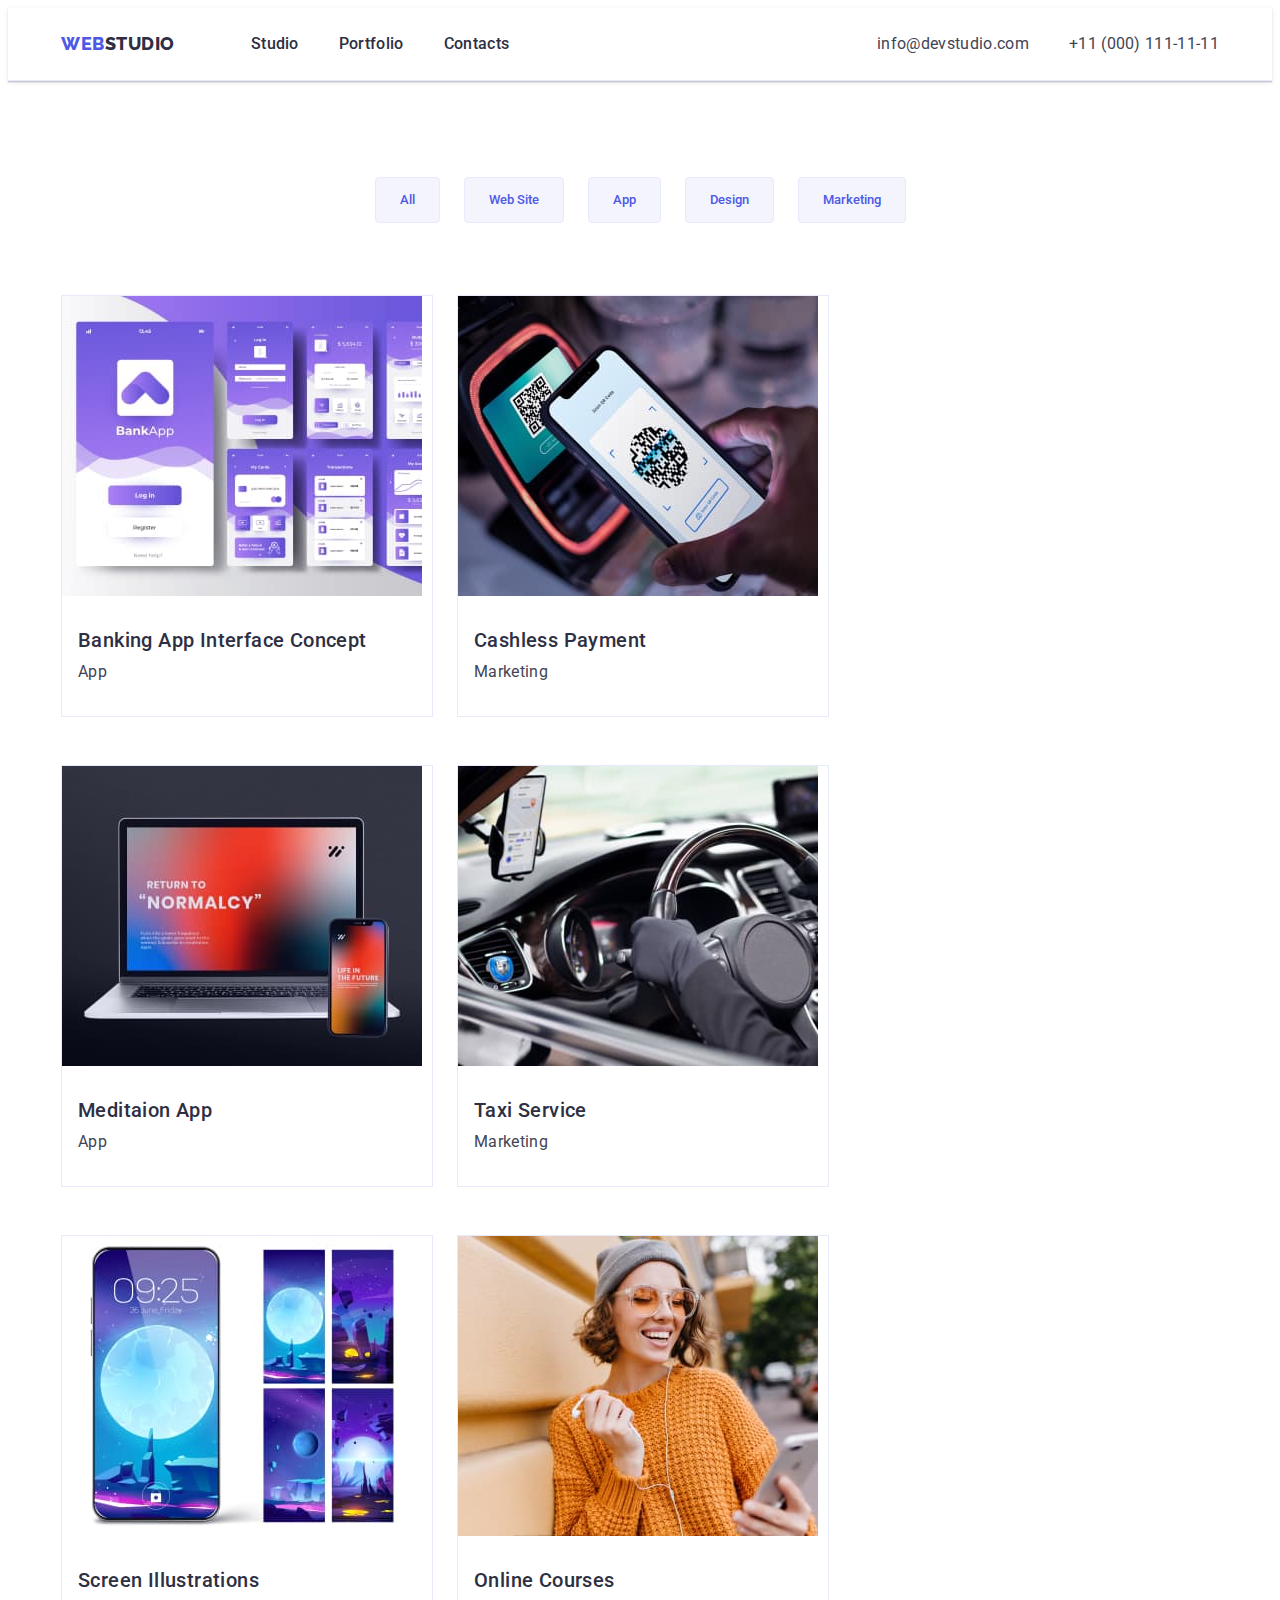
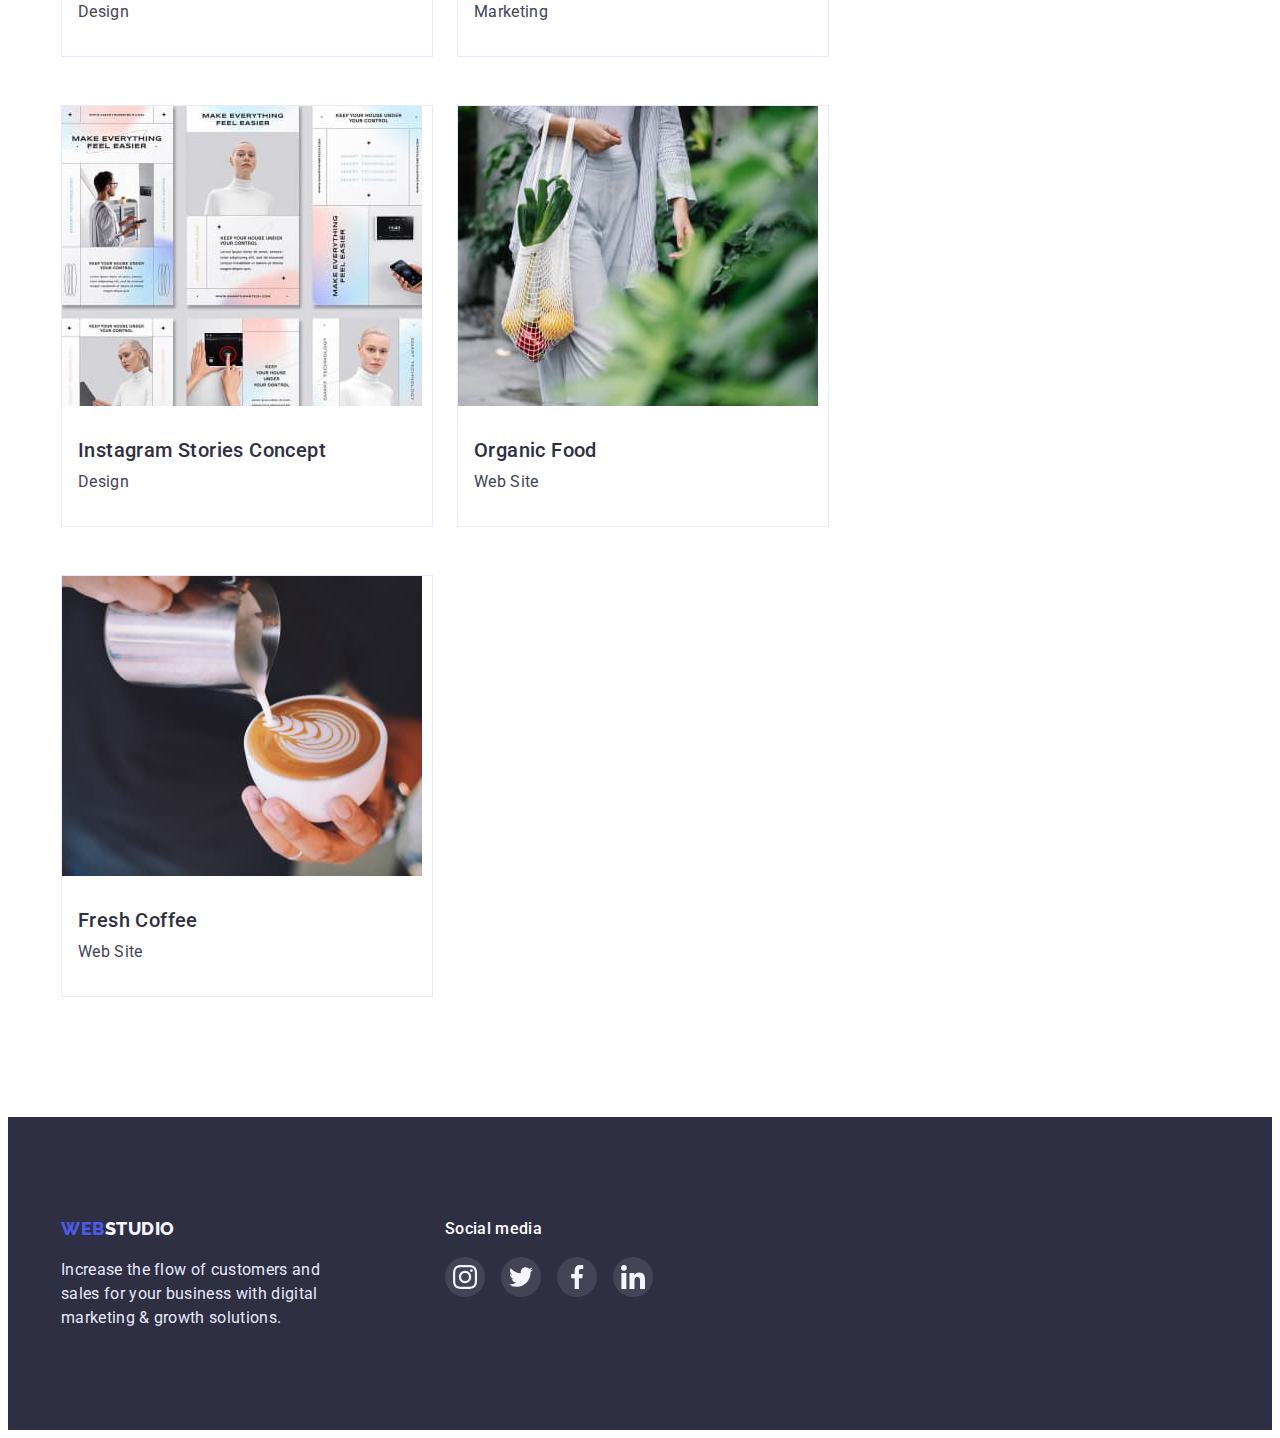
==== portfolio.html @ 452e02ea "Initial commit" ====
<!DOCTYPE html>
<html lang="en">
  <head>
    <meta charset="UTF-8" />
    <meta http-equiv="X-UA-Compatible" content="IE=edge" />
    <meta name="viewport" content="width=device-width, initial-scale=1.0" />

    <!-- font-family -->

    <link rel="preconnect" href="https://fonts.googleapis.com" />
    <link rel="preconnect" href="https://fonts.gstatic.com" crossorigin />
    <link
      href="https://fonts.googleapis.com/css2?family=Raleway:wght@800&family=Roboto:wght@400;500;700&display=swap"
      rel="stylesheet"
    />
    <title>Porfolio</title>

    <!-- normalise -->
    <link
      rel="stylesheet"
      href="https://cdnjs.cloudflare.com/ajax/libs/modern-normalize/1.1.0/modern-normalize.min.css"
      integrity="sha512-wpPYUAdjBVSE4KJnH1VR1HeZfpl1ub8YT/NKx4PuQ5NmX2tKuGu6U/JRp5y+Y8XG2tV+wKQpNHVUX03MfMFn9Q=="
      crossorigin="anonymous"
      referrerpolicy="no-referrer"
    />
    <!-- styles-bases -->

    <link rel="stylesheet" href="./css/styles.css" />
  </head>
  <body>
    <header class="header">
      <div class="container header-container">
        <nav class="site-nav">
          <a href="./index.html" class="logo link"
            >WEB<span class="accent">STUDIO</span></a
          >
          <ul class="nav-list list">
            <li class="nav-item">
              <a href="./index.html" class="nav-link link">Studio</a>
            </li>
            <li class="nav-item">
              <a href="" class="nav-link link">Portfolio</a>
            </li>
            <li class="nav-item">
              <a href="" class="nav-link link">Contacts</a>
            </li>
          </ul>
        </nav>
        <address class="address">
          <ul class="address-list list">
            <li class="address-item">
              <a href="mailto:info@devstudio.com" class="link address-link"
                >info@devstudio.com</a
              >
            </li>
            <li class="address-item">
              <a href="tel:+110001111111" class="link address-link"
                >+11 (000) 111-11-11</a
              >
            </li>
          </ul>
        </address>
      </div>
    </header>
    <main>
      <section class="portfolio section">
        <div class="container">
          <h1 class="visually-hidden">Portfolio</h1>
          <!-- filter-btn -->
          <ul class="filter-list list">
            <li><button type="button" class="filter-button">All</button></li>
            <li>
              <button type="button" class="filter-button">Web Site</button>
            </li>
            <li><button type="button" class="filter-button">App</button></li>
            <li><button type="button" class="filter-button">Design</button></li>
            <li>
              <button type="button" class="filter-button">Marketing</button>
            </li>
          </ul>
          <!-- works -->
          <ul class="work-list list">
            <li class="work-item">
              <a class="work-link" href="#">
                <img
                  src="./images/img1.jpg"
                  alt="appinterface"
                  width="360"
                  height="300"
                />
                <div class="works-text">
                  <h2 class="card-tittle">Banking App Interface Concept</h2>
                  <p class="sub-tittle">App</p>
                </div>
              </a>
            </li>
            <li class="work-item">
              <a class="work-link" href="#">
                <img
                  src="./images/img2.jpg"
                  alt="payment"
                  width="360"
                  height="300"
                />
                <div class="works-text">
                  <h2 class="card-tittle">Cashless Payment</h2>
                  <p class="sub-tittle">Marketing</p>
                </div>
              </a>
            </li>
            <li class="work-item">
              <a class="work-link" href="#">
                <img
                  src="./images/img3.jpg"
                  alt="app"
                  width="360"
                  height="300"
                />
                <div class="works-text">
                  <h2 class="card-tittle">Meditaion App</h2>
                  <p class="sub-tittle">App</p>
                </div>
              </a>
            </li>
            <li class="work-item">
              <a class="work-link" href="#">
                <img
                  src="./images/img4.jpg"
                  alt="taxi"
                  width="360"
                  height="300"
                />
                <div class="works-text">
                  <h2 class="card-tittle">Taxi Service</h2>
                  <p class="sub-tittle">Marketing</p>
                </div>
              </a>
            </li>
            <li class="work-item">
              <a class="work-link" href="#">
                <img
                  src="./images/img5.jpg"
                  alt="screen"
                  width="360"
                  height="300"
                />
                <div class="works-text">
                  <h2 class="card-tittle">Screen Illustrations</h2>
                  <p class="sub-tittle">Design</p>
                </div>
              </a>
            </li>
            <li class="work-item">
              <a class="work-link" href="#">
                <img
                  src="./images/img6.jpg"
                  alt="courses"
                  width="360"
                  height="300"
                />
                <div class="works-text">
                  <h2 class="card-tittle">Online Courses</h2>
                  <p class="sub-tittle">Marketing</p>
                </div>
              </a>
            </li>
            <li class="work-item">
              <a class="work-link" href="#">
                <img src="./images/img7.jpg" alt="instagram" />
                <div class="works-text">
                  <h2 class="card-tittle">Instagram Stories Concept</h2>
                  <p class="sub-tittle">Design</p>
                </div>
              </a>
            </li>
            <li class="work-item">
              <a class="work-link" href="#">
                <img src="./images/img8.jpg" alt="food" />
                <div class="works-text">
                  <h2 class="card-tittle">Organic Food</h2>
                  <p class="sub-tittle">Web Site</p>
                </div>
              </a>
            </li>
            <li class="work-item">
              <a class="work-link" href="#">
                <img
                  src="./images/img9.jpg"
                  alt="coffee"
                  width="360"
                  height="300"
                />
                <div class="works-text">
                  <h2 class="card-tittle">Fresh Coffee</h2>
                  <p class="sub-tittle">Web Site</p>
                </div>
              </a>
            </li>
          </ul>
        </div>
      </section>
    </main>
    <footer class="footer">
      <div class="container footer-container">
        <div>
          <a href="./index.html" class="logo-footer"
            >WEB<span class="logo-web">STUDIO</span></a
          >
          <p class="footer-text">
            Increase the flow of customers and sales for your business with
            digital marketing & growth solutions.
          </p>
        </div>

        <div class="footer-media">
          <h2 class="footer-tittle">Social media</h2>
          <ul class="list footer-list">
            <li class="footer-item">
              <a class="footer-link" href="#">
                <svg class="footer-icon">
                  <use href="./images/icons.svg#icon-instagram"></use>
                </svg>
              </a>
            </li>
            <li class="footer-item">
              <a class="footer-link" href="#">
                <svg class="footer-icon">
                  <use href="./images/icons.svg#icon-twitter"></use>
                </svg>
              </a>
            </li>
            <li class="footer-item">
              <a class="footer-link" href="#">
                <svg class="footer-icon">
                  <use href="./images/icons.svg#icon-facebook"></use>
                </svg>
              </a>
            </li>
            <li class="footer-item">
              <a class="footer-link" href="#">
                <svg class="footer-icon">
                  <use href="./images/icons.svg#icon-linkedin"></use>
                </svg>
              </a>
            </li>
          </ul>
        </div>
      </div>
    </footer>
  </body>
</html>
---- css/styles.css ----
:root {
   --color-primary: #2E2F42;
   --color-secondary: #434455;
   --color-logo-btn: #4D5AE5;
   --background-color: #ffffff; 
   --footer-text-color: #E7E9FC;
   --light-color: #F4F4FD;
   --color-nav-hover: #404BBF;
   --color-fill: #8E8F99;
   --color-footer-hover: #31D0AA;

}

body {
   color: var(--color-primary);
   background-color: var(--background-color);
   font-family: Roboto, sans-serif;
   font-size: 16px;
   line-height: 1.5;
}

/* Reset */
 
p,
h1,
h2,
h3,
h4,
h5,
h6,
p {
   margin-top: 0;
   padding: 0;
}

/* Components */

.container {
   max-width: 1158px;
   margin: 0 auto;
   padding: 0 15px;
}

img {
   display: block;
   max-width: 100%;
   height: auto;
   object-fit: cover;
}

.list {
   list-style: none;
   padding: 0;
   margin: 0;
}

.link {
   text-decoration: none;
   color: inherit;
}

.address {
   font-style: normal;
}

button {
   cursor: pointer;
}

.section {
   padding: 120px 0;
}

/* Utils */

.visually-hidden {
   position: absolute;
   width: 1px;
   height: 1px;
   margin: -1px;
   border: 0;
   padding: 0;

   white-space: nowrap;
   clip-path: inset(100%);
   clip: rect(0 0 0 0);
   overflow: hidden;
}

/* styles-header */

.header {
   border-bottom: 1px solid var(--footer-text-color);
   box-shadow: 0px 2px 1px rgba(46, 47, 66, 0.08), 0px 1px 1px rgba(46, 47, 66, 0.16), 0px 1px 6px rgba(46, 47, 66, 0.08);
}

.header-container {
   display: flex;
   align-items: center;
}

.site-nav {
   display: flex;
   align-items: center;
}

.nav-list {
   display: flex;
   gap: 40px; 
}

.nav-link {
   color: var(--color-primary);
   letter-spacing: 0.02em;
   font-weight: 500;
   line-height: 1.5;
   padding-top: 24px;
   padding-bottom: 24px;
   display: block;
}

.nav-link:hover,
.nav-link:focus {
   color: var(--color-nav-hover);
}

.nav-link:active {
   color: var(--color-nav-hover);
}

 .logo {
   font-family: "Raleway";
   font-weight: 800;
   font-size: 18px;
   line-height: 1.33;
   letter-spacing: 0.03em;
   text-transform: uppercase;
   color: var(--color-logo-btn);
   text-decoration: none;
   margin-right: 76px;
 }

 .accent {
    color: var(--color-primary);
 }

 .address {
   margin-left: auto;
 }
 
 .address-list {
   display: flex;
   gap: 40px;
 }

 .address-link {
   color: var(--color-secondary);
   text-decoration: none;
   font-style: normal;
   line-height: 1.5;
   letter-spacing: 0.02em;

   display: flex;
   padding-top: 24px;
   padding-bottom: 24px;
 }

 .address-link:hover,
 .address-link:focus{
    color: var(--color-nav-hover);
 }
  .address-link:active {
    color: var(--color-nav-hover);
 }
 

 /*Hero*/

 .hero-section {
   background-color: var(--color-primary);
   padding-top: 188px;
   padding-bottom: 188px;
   max-width: 1440px;
   margin: 0 auto;;
   text-align: center;
   background-image:linear-gradient(rgba(46, 47, 66, 0.7), rgba(46, 47, 66, 0.7)),
   url('../images/office-people.jpg');
   background-repeat: no-repeat;
   background-position: center;
   background-size: cover;
 }
.hero-tittle{
   color:var(--background-color);
   font-size: 56px;
   line-height: 1.07;
   letter-spacing: 0.02em;

   max-width: 496px;
   margin: 0 auto 48px;
}
 
.hero-button {
   color: var(--background-color);
   background-color: var(--color-logo-btn);
   font-weight: 500;
   font-size: 16px;
   line-height: 1.5;
   border: 1px solider var(--color-logo-btn);
   border-radius: 4px;

   padding: 16px 32px;
   
}

.hero-button:hover,
.hero-button:focus {
    background-color: var(--color-nav-hover);
}

/*Our advantages*/

.advantages {
   padding-bottom: 0;
}

.advantages-list {
   display: flex;
   gap: 24px;
}

.advantages-item {
   flex-basis: calc((100% - 72px) / 4);
}

 .card-advantages {
   color: var(--color-primary);
   font-size: 20px;
   font-weight: 500;
   line-height: 1.2;
   letter-spacing: 0.02em;

   margin-bottom: 8px;

 }

 .sub-tittle{ 
   line-height: 1.5;
   letter-spacing: 0.02em;
   color: var(--color-secondary);
   margin-bottom: 0;
 }

.icon-container {
   display: flex;
   background-color: var(--light-color);
   width: 264px;
   height: 112px;
   justify-content: center;
   align-items: center;
   margin-bottom: 8px;
   border-radius: 4px;
}

.icon-advantages {
   width: 64px;
   height: 64px;
}

/*We are doing*/

.doing-tittle {
   font-size: 36px;
   line-height: 1.11;
   letter-spacing: 0.02em;
   text-transform: capitalize;
   text-align: center;

   margin-bottom: 72px;
}

.doing-list {
   display: flex;
   gap: 24px;
   flex-wrap: wrap;
}

.doing-item {
   border: 1px solid var(--footer-text-color);
   flex-basis: calc((100% - 48px) / 3);
}

/*Team*/

.section-team {
   background-color: var(--light-color);
}

.team-tittle {
   font-size: 36px;
   line-height: 1.11;   
   text-align: center;
   letter-spacing: 0.02em;
   text-transform: capitalize;

   margin-bottom: 72px;
}

.team-list {
   display: flex;
   gap: 24px;
   flex-wrap: wrap;
}

.team-item {
   background-color: var(--background-color);
   flex-basis: calc((100% - 72px) / 4);
   text-align: center;
   box-shadow: 0px 1px 6px rgba(46, 47, 66, 0.08), 0px 1px 1px rgba(46, 47, 66, 0.16), 0px 2px 1px rgba(46, 47, 66, 0.08);
   border-radius: 0px 0px 4px 4px;
}

.card-tittle {
   font-size: 20px;
   font-weight: 500;
   line-height: 1.2;
   letter-spacing: 0.02em;
   color: var(--color-primary);
   margin-bottom: 8px;
}

.team-job {
   line-height: 1.5;
   letter-spacing: 0.02em;
   color: var(--color-secondary);

   margin-top: 0;
   margin-bottom: 0;
}

.team-card {
   padding-top: 32px;
   padding-bottom: 32px;
}

/* socials */

.socials-list {
   display: flex;
   justify-content: center;
   gap: 24px;
   margin-top: 8px;
}

.socials-item {
   width: 40px;
   height: 40px;
}

.socials-link {
   display: flex;
   align-items: center;
   justify-content: center;
   width: 100%;
   height: 100%;
   fill: var(--light-color);
   background-color: var(--color-logo-btn);
   border-radius: 50%;
}

.socials-icon {
   width: 16px;
   height: 16px;
}

.socials-link:hover,
.socials-link:focus {
   background-color: var(--color-nav-hover);
}

/* Customers */

.tittle-customers {
   font-size: 36px;
   line-height: 1.11;
   letter-spacing: 0.02em;
   text-transform: capitalize;
   text-align: center;
   
   margin-bottom: 72px;
}

.customers-list {
   display: flex;
   justify-content: space-between;
   align-items: center;
   gap: 24px; 
}

.customers-item {
   width: 168px;
   height: 88px;
}

.customers-icon {
   display: flex;
   justify-content: center;
   align-items: center;
   fill: var(--color-fill);
   width: 100%;
   height: 100%;
   border: 1px solid var(--color-fill);
   border-radius: 4px;
}

.customers-logo {
   width: 104px;
   height: 56px;
}

.customers-icon:hover,
.customers-icon:focus {
   border-color: var(--color-nav-hover);
   fill: var(--color-nav-hover);
}


/*footer*/

.footer {
   padding-top: 100px;
   padding-bottom: 100px;
   background-color: var(--color-primary);
}

.logo-footer {
   font-family: "Raleway";
   font-weight: 800;
   font-size: 18px;
   line-height: 1.33;
   letter-spacing: 0.03em;
   text-transform: uppercase;
   color: var(--color-logo-btn);
   text-decoration: none;
}

.logo-web {
   color: var(--light-color);
}

.footer-text {
   color: var(--footer-text-color);
   line-height: 1.5;
   letter-spacing: 0.02em;

   margin-top: 16px;
   max-width: 264px;
   margin-bottom: 0;
}

/* footer socials media */

.footer-container {
   display: flex;
}

.footer-media {
   margin-left: 120px;
}

.footer-tittle {
   font-size: 16px;
   font-weight: 500;
   line-height: 1.5;
   letter-spacing: 0.02em;
   color: var(--background-color);
}

.footer-list {
   display: flex;
   justify-content: center;
   gap: 16px;
   margin-top: 16px;

}

.footer-item {
   width: 40px;
   height: 40px;
}

.footer-link {
   display: flex;
   align-items: center;
   justify-content: center;
   width: 100%;
   height: 100%;
   fill: var(--light-color);
   background-color: rgba(255, 255, 255, 0.1);
   border-radius: 50%;
}

.footer-link:hover,
.footer-link:focus {
   background-color: var(--color-footer-hover);
}

.footer-icon {
   width: 24px;
   height: 24px;
}

/*Portfolio*/

.portfolio {
   padding-top: 96px;
   padding-bottom: 120px;
}

.filter-list {
   display: flex;
   gap: 24px;
   justify-content: center;
   margin-bottom: 72px;
}

.filter-button {
   font-weight: 500;
   line-height: 1.5;
   color: var(--color-logo-btn);
   background-color: var(--light-color);
   border: 1px solid var(--footer-text-color);
   border-radius: 4px;
   font-family: inherit;

   padding: 12px 24px;
}

.filter-button:hover,
.filter-button:focus {
   color: var(--background-color);
   background-color: var(--color-nav-hover);
   box-shadow: 0px 3px 1px rgba(0, 0, 0, 0.1), 0px 2px 1px rgba(0, 0, 0, 0.08), 0px 2px 2px rgba(0, 0, 0, 0.12);
   border-color: var(--color-nav-hover);
}

/* works */

.work-list {
   display: flex;
   gap: 24px;
   row-gap: 48px;
   flex-wrap: wrap;
}

.work-link {
   display: block;
   text-decoration: none;
}

.work-link:hover,
.work-link:focus {
   box-shadow: 0px 1px 6px rgba(46, 47, 66, 0.08), 0px 1px 1px rgba(46, 47, 66, 0.16), 0px 2px 1px rgba(46, 47, 66, 0.08);
}

.work-item {
   border: 1px solid var(--footer-text-color);
   flex-basis: calc((100% - 48px) / 3);
}

.works-text {
   padding: 32px 0 32px 16px;
}
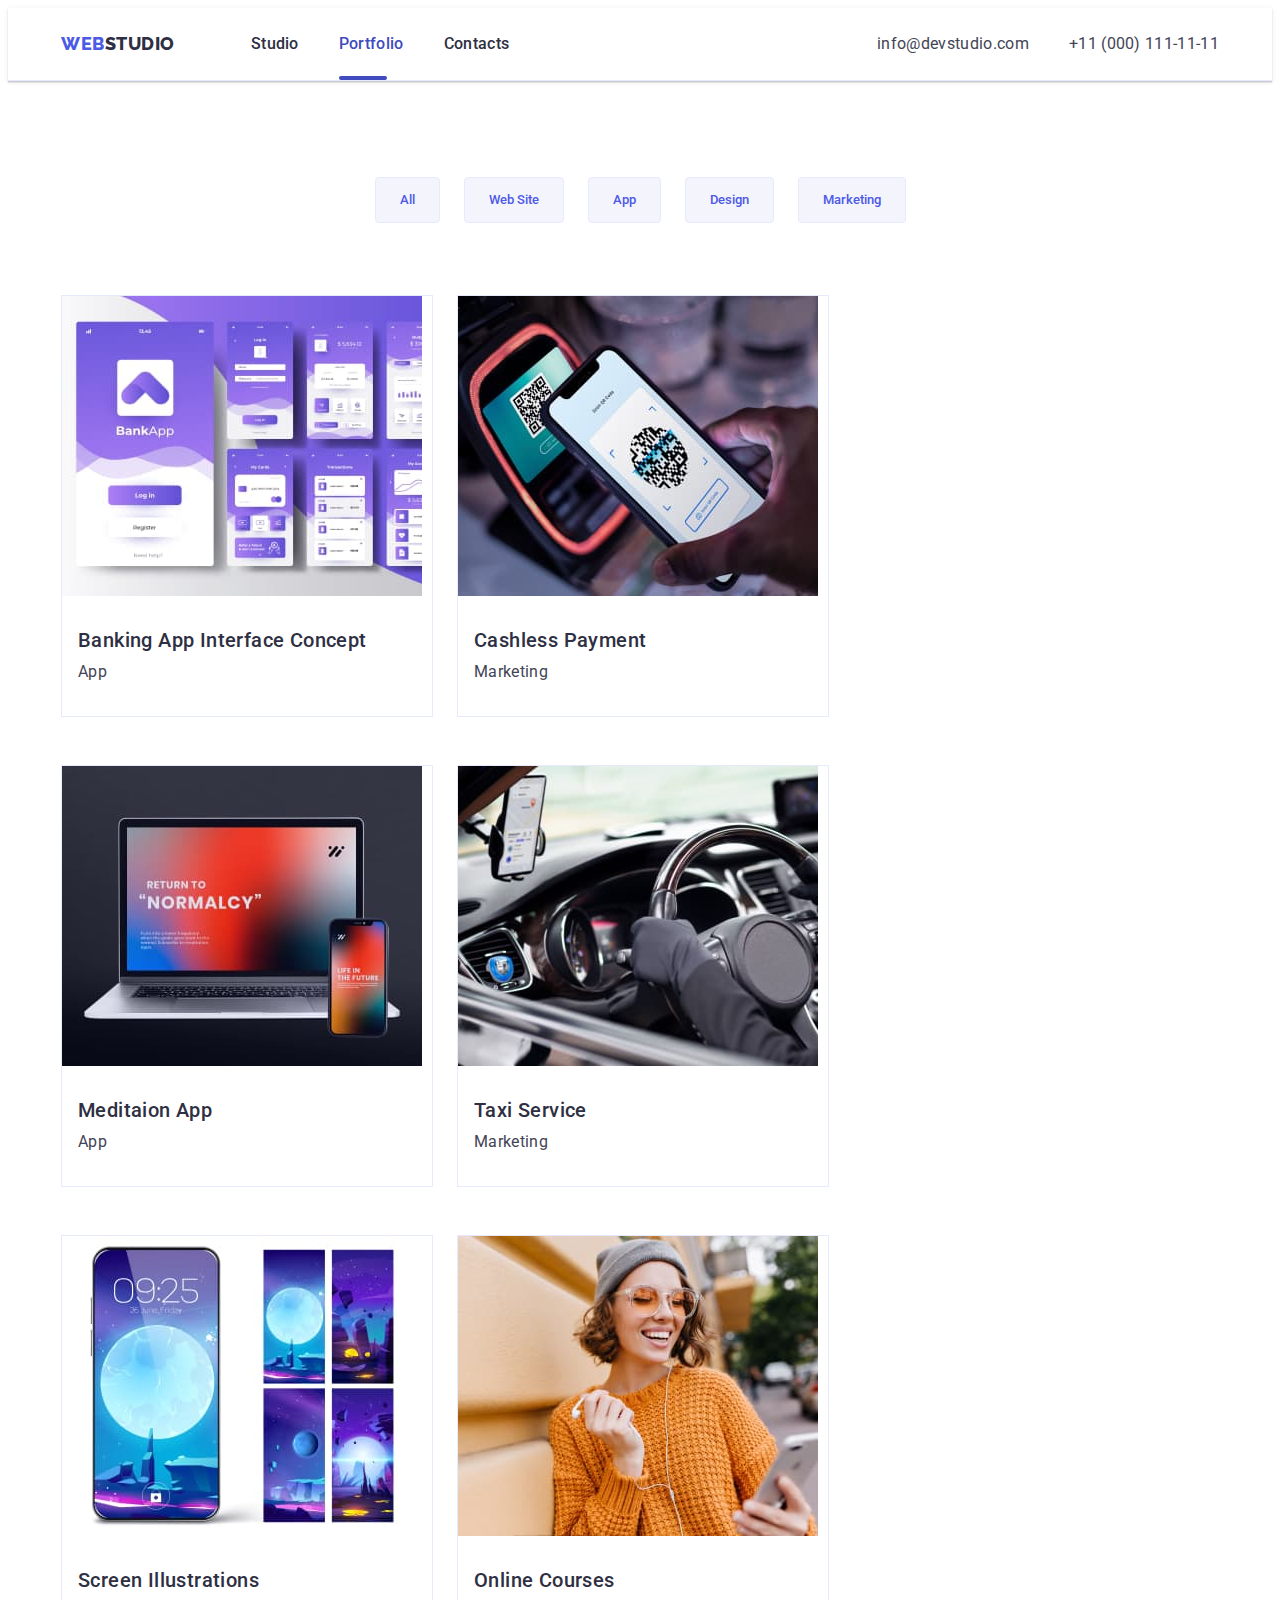
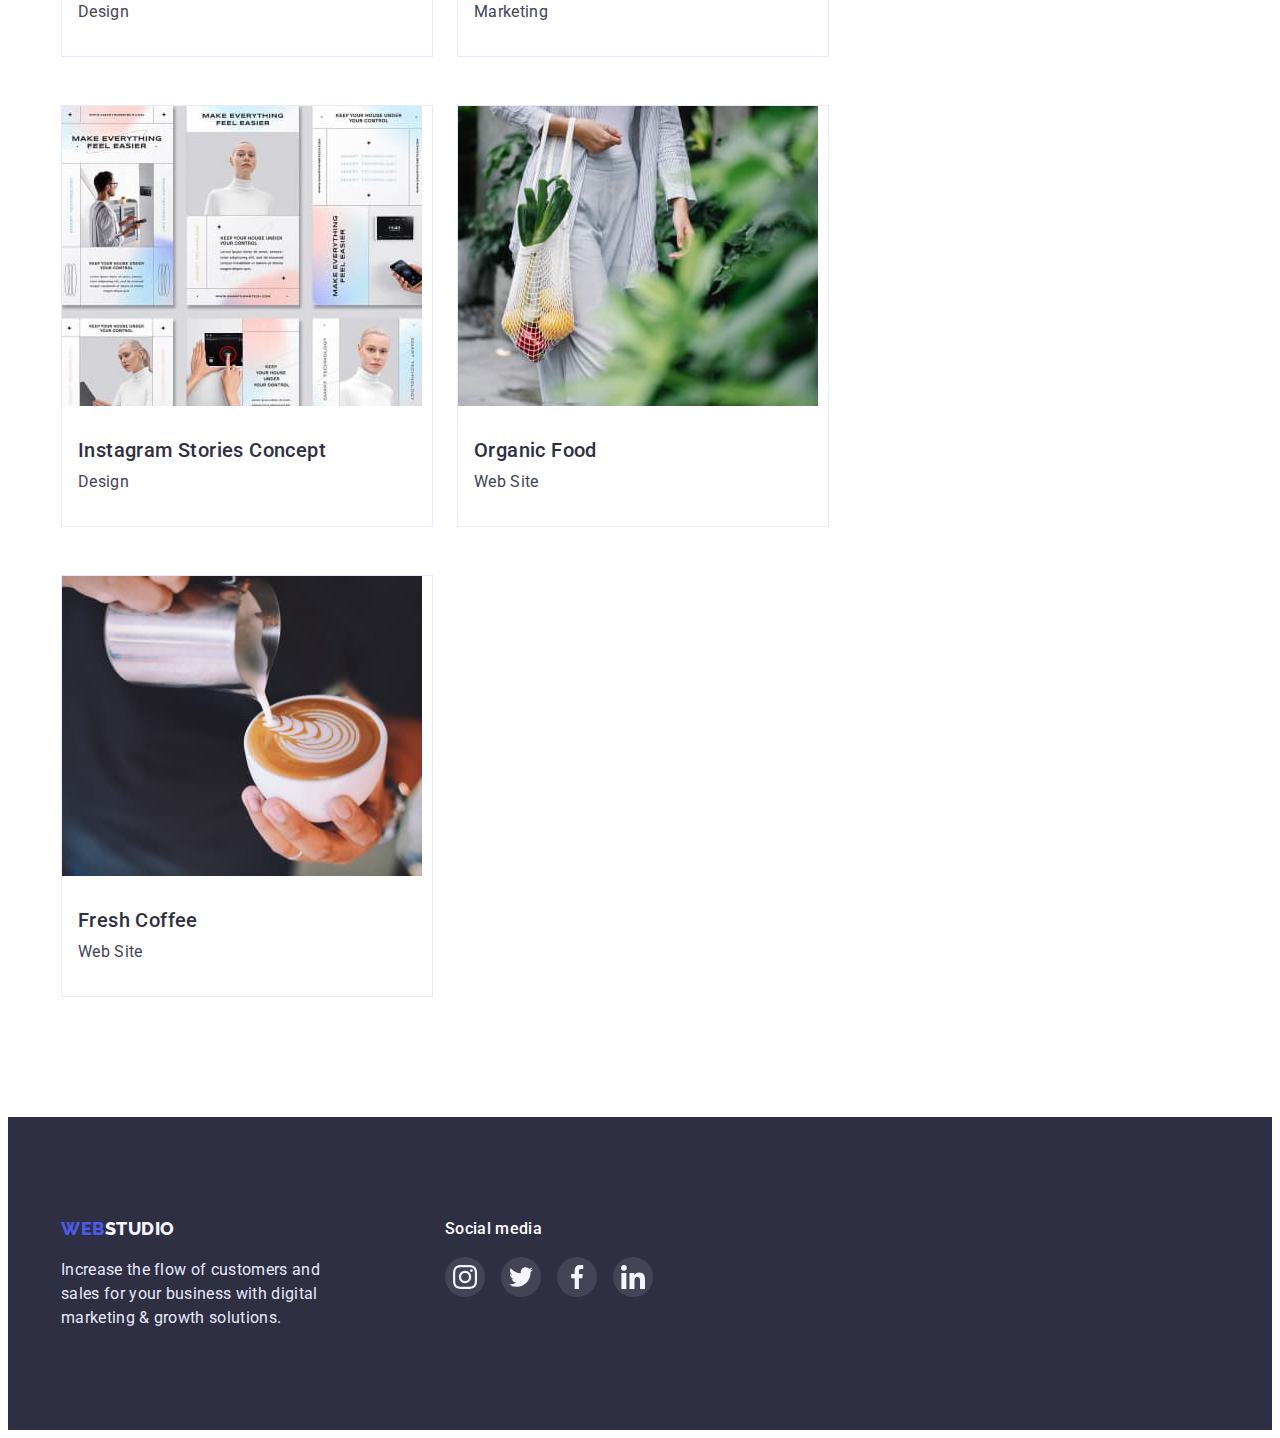
==== commit 8116e512: "add active link web and portfolio" ====
--- a/portfolio.html
+++ b/portfolio.html
@@ -39,7 +39,7 @@
               <a href="./index.html" class="nav-link link">Studio</a>
             </li>
             <li class="nav-item">
-              <a href="" class="nav-link link">Portfolio</a>
+              <a href="" class="nav-link link active-link">Portfolio</a>
             </li>
             <li class="nav-item">
               <a href="" class="nav-link link">Contacts</a>
--- a/css/styles.css
+++ b/css/styles.css
@@ -117,6 +117,7 @@
    padding-top: 24px;
    padding-bottom: 24px;
    display: block;
+   transition: color 250ms cubic-bezier(0.4, 0, 0.2, 1);
 }
 
 .nav-link:hover,
@@ -126,6 +127,22 @@
 
 .nav-link:active {
    color: var(--color-nav-hover);
+}
+
+.nav-list .active-link {
+   position: relative;
+   color: var(--color-nav-hover);
+}
+
+.nav-list .active-link::after {
+   content: '';
+   position: absolute;
+   bottom: 0;
+   left: 0;
+   width: 48px;
+   height: 4px;
+   background-color: var(--color-nav-hover);
+   border-radius: 2px;;
 }
 
  .logo {
@@ -163,6 +180,8 @@
    display: flex;
    padding-top: 24px;
    padding-bottom: 24px;
+   transition: color 250ms cubic-bezier(0.4, 0, 0.2, 1);
+   
  }
 
  .address-link:hover,
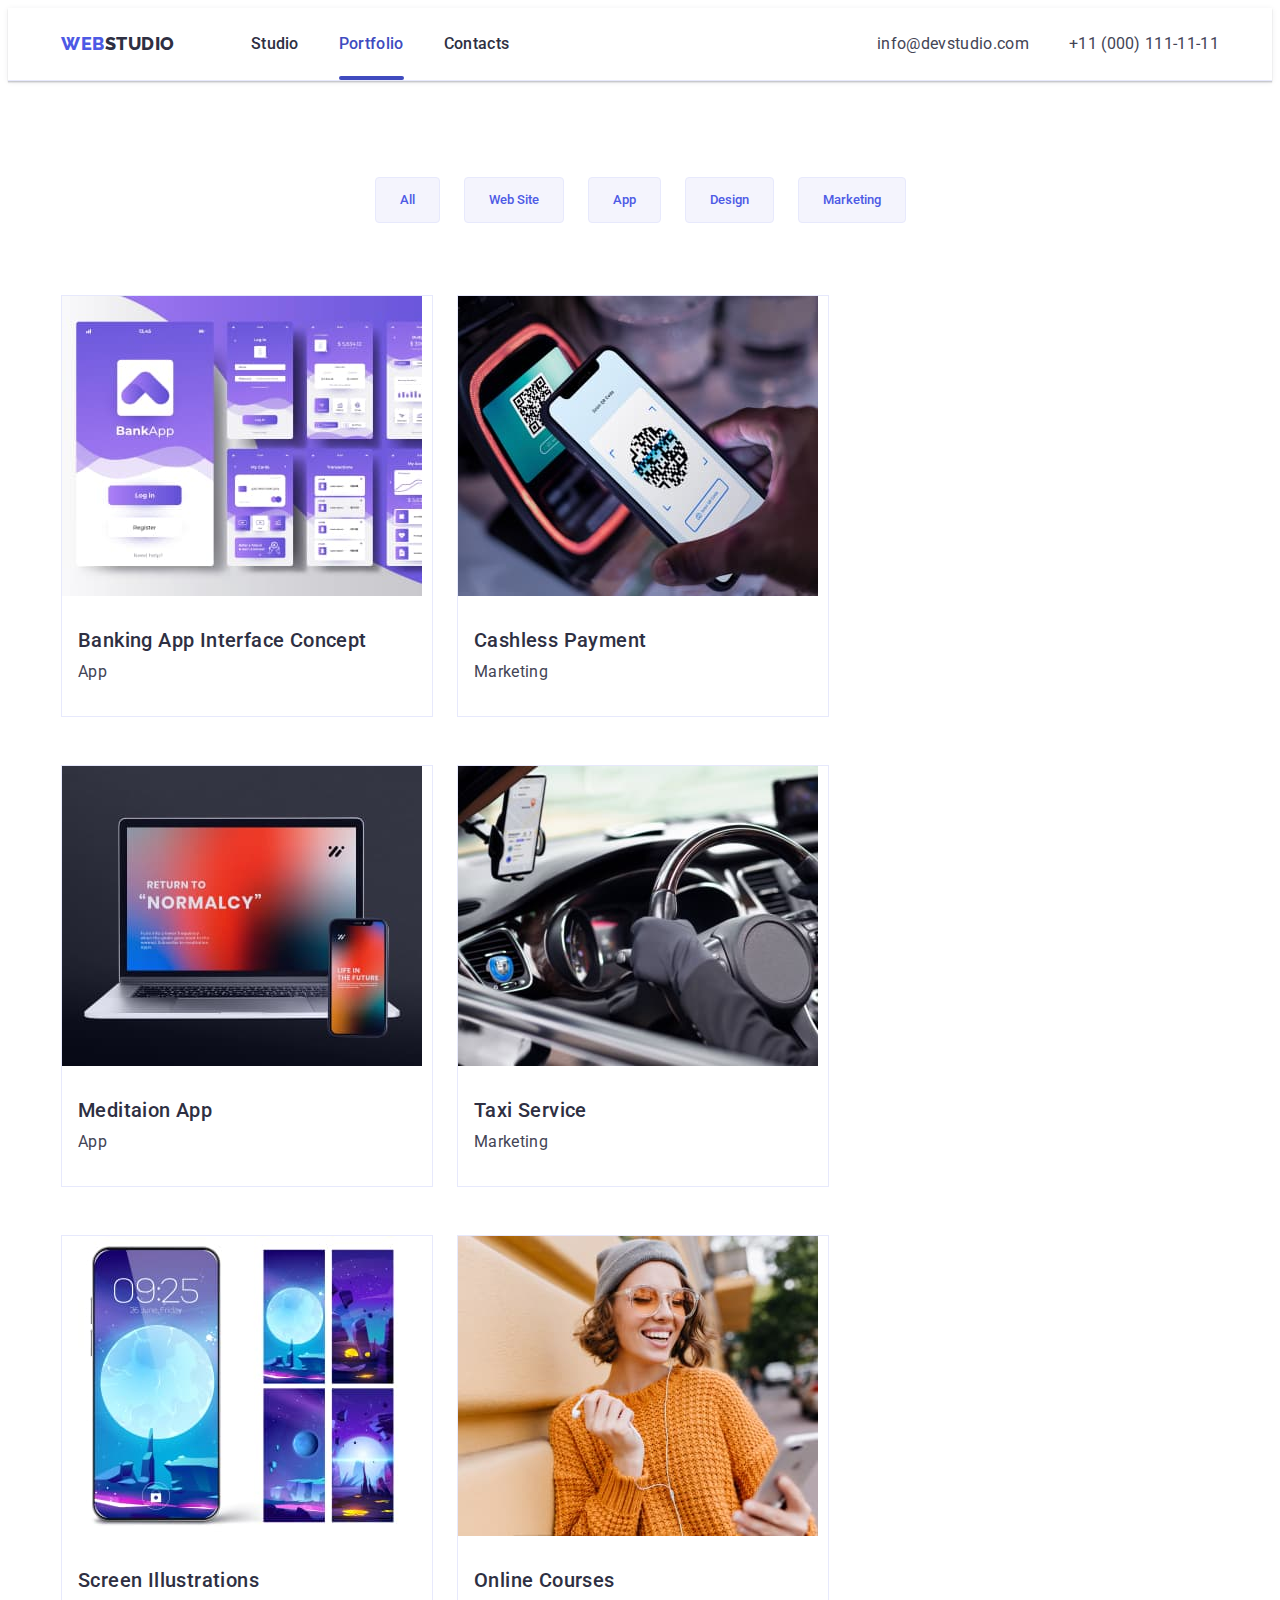
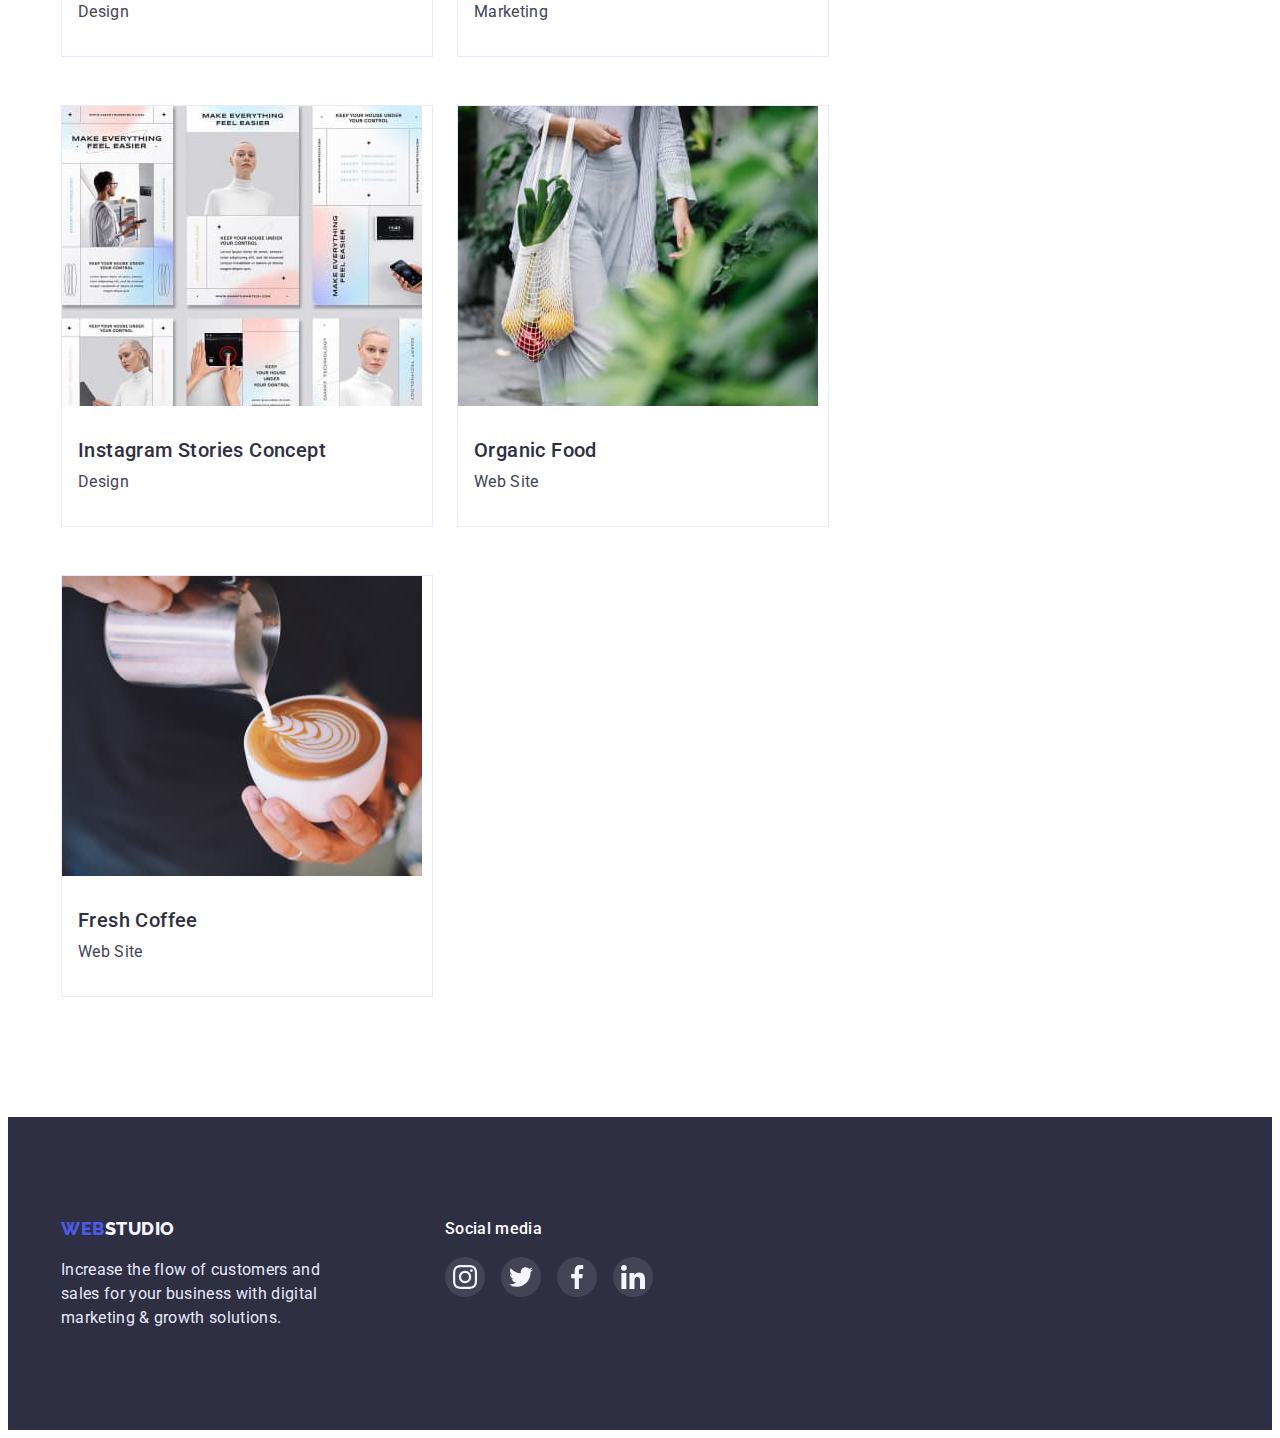
==== commit 3bc91329: "add overley" ====
--- a/portfolio.html
+++ b/portfolio.html
@@ -82,12 +82,21 @@
           <ul class="work-list list">
             <li class="work-item">
               <a class="work-link" href="#">
-                <img
-                  src="./images/img1.jpg"
-                  alt="appinterface"
-                  width="360"
-                  height="300"
-                />
+                <div class="work-image">
+                  <img
+                    src="./images/img1.jpg"
+                    alt="appinterface"
+                    width="360"
+                    height="300"
+                  />
+                  <div class="work-description">
+                    <p class="text-description">
+                      14 Stylish and User-Friendly App Design Concepts · Task
+                      Manager App · Calorie Tracker App · Exotic Fruit Ecommerce
+                      App · Cloud Storage App
+                    </p>
+                  </div>
+                </div>
                 <div class="works-text">
                   <h2 class="card-tittle">Banking App Interface Concept</h2>
                   <p class="sub-tittle">App</p>
@@ -96,12 +105,21 @@
             </li>
             <li class="work-item">
               <a class="work-link" href="#">
-                <img
-                  src="./images/img2.jpg"
-                  alt="payment"
-                  width="360"
-                  height="300"
-                />
+                <div class="work-image">
+                  <img
+                    src="./images/img2.jpg"
+                    alt="payment"
+                    width="360"
+                    height="300"
+                  />
+                  <div class="work-description">
+                    <p class="text-description">
+                      14 Stylish and User-Friendly App Design Concepts · Task
+                      Manager App · Calorie Tracker App · Exotic Fruit Ecommerce
+                      App · Cloud Storage App
+                    </p>
+                  </div>
+                </div>
                 <div class="works-text">
                   <h2 class="card-tittle">Cashless Payment</h2>
                   <p class="sub-tittle">Marketing</p>
@@ -110,12 +128,21 @@
             </li>
             <li class="work-item">
               <a class="work-link" href="#">
-                <img
-                  src="./images/img3.jpg"
-                  alt="app"
-                  width="360"
-                  height="300"
-                />
+                <div class="work-image">
+                  <img
+                    src="./images/img3.jpg"
+                    alt="app"
+                    width="360"
+                    height="300"
+                  />
+                  <div class="work-description">
+                    <p class="text-description">
+                      14 Stylish and User-Friendly App Design Concepts · Task
+                      Manager App · Calorie Tracker App · Exotic Fruit Ecommerce
+                      App · Cloud Storage App
+                    </p>
+                  </div>
+                </div>
                 <div class="works-text">
                   <h2 class="card-tittle">Meditaion App</h2>
                   <p class="sub-tittle">App</p>
@@ -124,12 +151,21 @@
             </li>
             <li class="work-item">
               <a class="work-link" href="#">
-                <img
-                  src="./images/img4.jpg"
-                  alt="taxi"
-                  width="360"
-                  height="300"
-                />
+                <div class="work-image">
+                  <img
+                    src="./images/img4.jpg"
+                    alt="apptaxi"
+                    width="360"
+                    height="300"
+                  />
+                  <div class="work-description">
+                    <p class="text-description">
+                      14 Stylish and User-Friendly App Design Concepts · Task
+                      Manager App · Calorie Tracker App · Exotic Fruit Ecommerce
+                      App · Cloud Storage App
+                    </p>
+                  </div>
+                </div>
                 <div class="works-text">
                   <h2 class="card-tittle">Taxi Service</h2>
                   <p class="sub-tittle">Marketing</p>
@@ -138,12 +174,21 @@
             </li>
             <li class="work-item">
               <a class="work-link" href="#">
-                <img
-                  src="./images/img5.jpg"
-                  alt="screen"
-                  width="360"
-                  height="300"
-                />
+                <div class="work-image">
+                  <img
+                    src="./images/img5.jpg"
+                    alt="screen"
+                    width="360"
+                    height="300"
+                  />
+                  <div class="work-description">
+                    <p class="text-description">
+                      14 Stylish and User-Friendly App Design Concepts · Task
+                      Manager App · Calorie Tracker App · Exotic Fruit Ecommerce
+                      App · Cloud Storage App
+                    </p>
+                  </div>
+                </div>
                 <div class="works-text">
                   <h2 class="card-tittle">Screen Illustrations</h2>
                   <p class="sub-tittle">Design</p>
@@ -152,12 +197,21 @@
             </li>
             <li class="work-item">
               <a class="work-link" href="#">
-                <img
-                  src="./images/img6.jpg"
-                  alt="courses"
-                  width="360"
-                  height="300"
-                />
+                <div class="work-image">
+                  <img
+                    src="./images/img6.jpg"
+                    alt="courses"
+                    width="360"
+                    height="300"
+                  />
+                  <div class="work-description">
+                    <p class="text-description">
+                      14 Stylish and User-Friendly App Design Concepts · Task
+                      Manager App · Calorie Tracker App · Exotic Fruit Ecommerce
+                      App · Cloud Storage App
+                    </p>
+                  </div>
+                </div>
                 <div class="works-text">
                   <h2 class="card-tittle">Online Courses</h2>
                   <p class="sub-tittle">Marketing</p>
@@ -166,7 +220,21 @@
             </li>
             <li class="work-item">
               <a class="work-link" href="#">
-                <img src="./images/img7.jpg" alt="instagram" />
+                <div class="work-image">
+                  <img
+                    src="./images/img7.jpg"
+                    alt="instagram"
+                    width="360"
+                    height="300"
+                  />
+                  <div class="work-description">
+                    <p class="text-description">
+                      14 Stylish and User-Friendly App Design Concepts · Task
+                      Manager App · Calorie Tracker App · Exotic Fruit Ecommerce
+                      App · Cloud Storage App
+                    </p>
+                  </div>
+                </div>
                 <div class="works-text">
                   <h2 class="card-tittle">Instagram Stories Concept</h2>
                   <p class="sub-tittle">Design</p>
@@ -175,7 +243,21 @@
             </li>
             <li class="work-item">
               <a class="work-link" href="#">
-                <img src="./images/img8.jpg" alt="food" />
+                <div class="work-image">
+                  <img
+                    src="./images/img8.jpg"
+                    alt="food"
+                    width="360"
+                    height="300"
+                  />
+                  <div class="work-description">
+                    <p class="text-description">
+                      14 Stylish and User-Friendly App Design Concepts · Task
+                      Manager App · Calorie Tracker App · Exotic Fruit Ecommerce
+                      App · Cloud Storage App
+                    </p>
+                  </div>
+                </div>
                 <div class="works-text">
                   <h2 class="card-tittle">Organic Food</h2>
                   <p class="sub-tittle">Web Site</p>
@@ -184,12 +266,21 @@
             </li>
             <li class="work-item">
               <a class="work-link" href="#">
-                <img
-                  src="./images/img9.jpg"
-                  alt="coffee"
-                  width="360"
-                  height="300"
-                />
+                <div class="work-image">
+                  <img
+                    src="./images/img9.jpg"
+                    alt="coffee"
+                    width="360"
+                    height="300"
+                  />
+                  <div class="work-description">
+                    <p class="text-description">
+                      14 Stylish and User-Friendly App Design Concepts · Task
+                      Manager App · Calorie Tracker App · Exotic Fruit Ecommerce
+                      App · Cloud Storage App
+                    </p>
+                  </div>
+                </div>
                 <div class="works-text">
                   <h2 class="card-tittle">Fresh Coffee</h2>
                   <p class="sub-tittle">Web Site</p>
--- a/css/styles.css
+++ b/css/styles.css
@@ -139,7 +139,7 @@
    position: absolute;
    bottom: 0;
    left: 0;
-   width: 48px;
+   width: 100%;
    height: 4px;
    background-color: var(--color-nav-hover);
    border-radius: 2px;;
@@ -228,7 +228,7 @@
    border-radius: 4px;
 
    padding: 16px 32px;
-   
+   transition: background-color 250ms cubic-bezier(0.4, 0, 0.2, 1);
 }
 
 .hero-button:hover,
@@ -384,6 +384,13 @@
    fill: var(--light-color);
    background-color: var(--color-logo-btn);
    border-radius: 50%;
+
+   transition: background-color 250ms cubic-bezier(0.4, 0, 0.2, 1);
+}
+
+.socials-link:hover,
+.socials-link:focus {
+   background-color: var(--color-nav-hover);
 }
 
 .socials-icon {
@@ -391,10 +398,7 @@
    height: 16px;
 }
 
-.socials-link:hover,
-.socials-link:focus {
-   background-color: var(--color-nav-hover);
-}
+
 
 /* Customers */
 
@@ -429,11 +433,8 @@
    height: 100%;
    border: 1px solid var(--color-fill);
    border-radius: 4px;
-}
-
-.customers-logo {
-   width: 104px;
-   height: 56px;
+
+   transition: border-color 250ms cubic-bezier(0.4, 0, 0.2, 1), fill 250ms cubic-bezier(0.4, 0, 0.2, 1);
 }
 
 .customers-icon:hover,
@@ -441,6 +442,13 @@
    border-color: var(--color-nav-hover);
    fill: var(--color-nav-hover);
 }
+
+.customers-logo {
+   width: 104px;
+   height: 56px;
+}
+
+
 
 
 /*footer*/
@@ -516,6 +524,8 @@
    fill: var(--light-color);
    background-color: rgba(255, 255, 255, 0.1);
    border-radius: 50%;
+
+   transition: background-color 250ms cubic-bezier(0.4, 0, 0.2, 1);
 }
 
 .footer-link:hover,
@@ -552,6 +562,10 @@
    font-family: inherit;
 
    padding: 12px 24px;
+
+   transition: color 250ms cubic-bezier(0.4, 0, 0.2, 1), background-color 250ms cubic-bezier(0.4, 0, 0.2, 1), box-shadow 250ms cubic-bezier(0.4, 0, 0.2, 1), border-color 250ms cubic-bezier(0.4, 0, 0.2, 1);
+
+
 }
 
 .filter-button:hover,
@@ -574,6 +588,7 @@
 .work-link {
    display: block;
    text-decoration: none;
+   transition: box-shadow 250ms cubic-bezier(0.4, 0, 0.2, 1);
 }
 
 .work-link:hover,
@@ -588,4 +603,36 @@
 
 .works-text {
    padding: 32px 0 32px 16px;
-}+}
+
+.text-description {
+   position: absolute;
+   line-height: 1.5;
+   letter-spacing: 0.02em;
+   color: var(--light-color);
+   top: 40px;
+   left: 32px;
+   right: 32px;
+}
+
+.work-image {
+   position: relative;
+   overflow: hidden;
+}
+
+.work-description {
+   position: absolute;
+   top: 0;
+   left: 0;
+   width: 100%;
+   height: 100%;
+   background-color: var(--color-logo-btn);
+   transform: translateY(100%);
+   transition: transform 250ms cubic-bezier(0.4, 0, 0.2, 1);
+   
+}
+
+.work-image:hover .work-description {
+   transform: translateY(0);
+}
+
